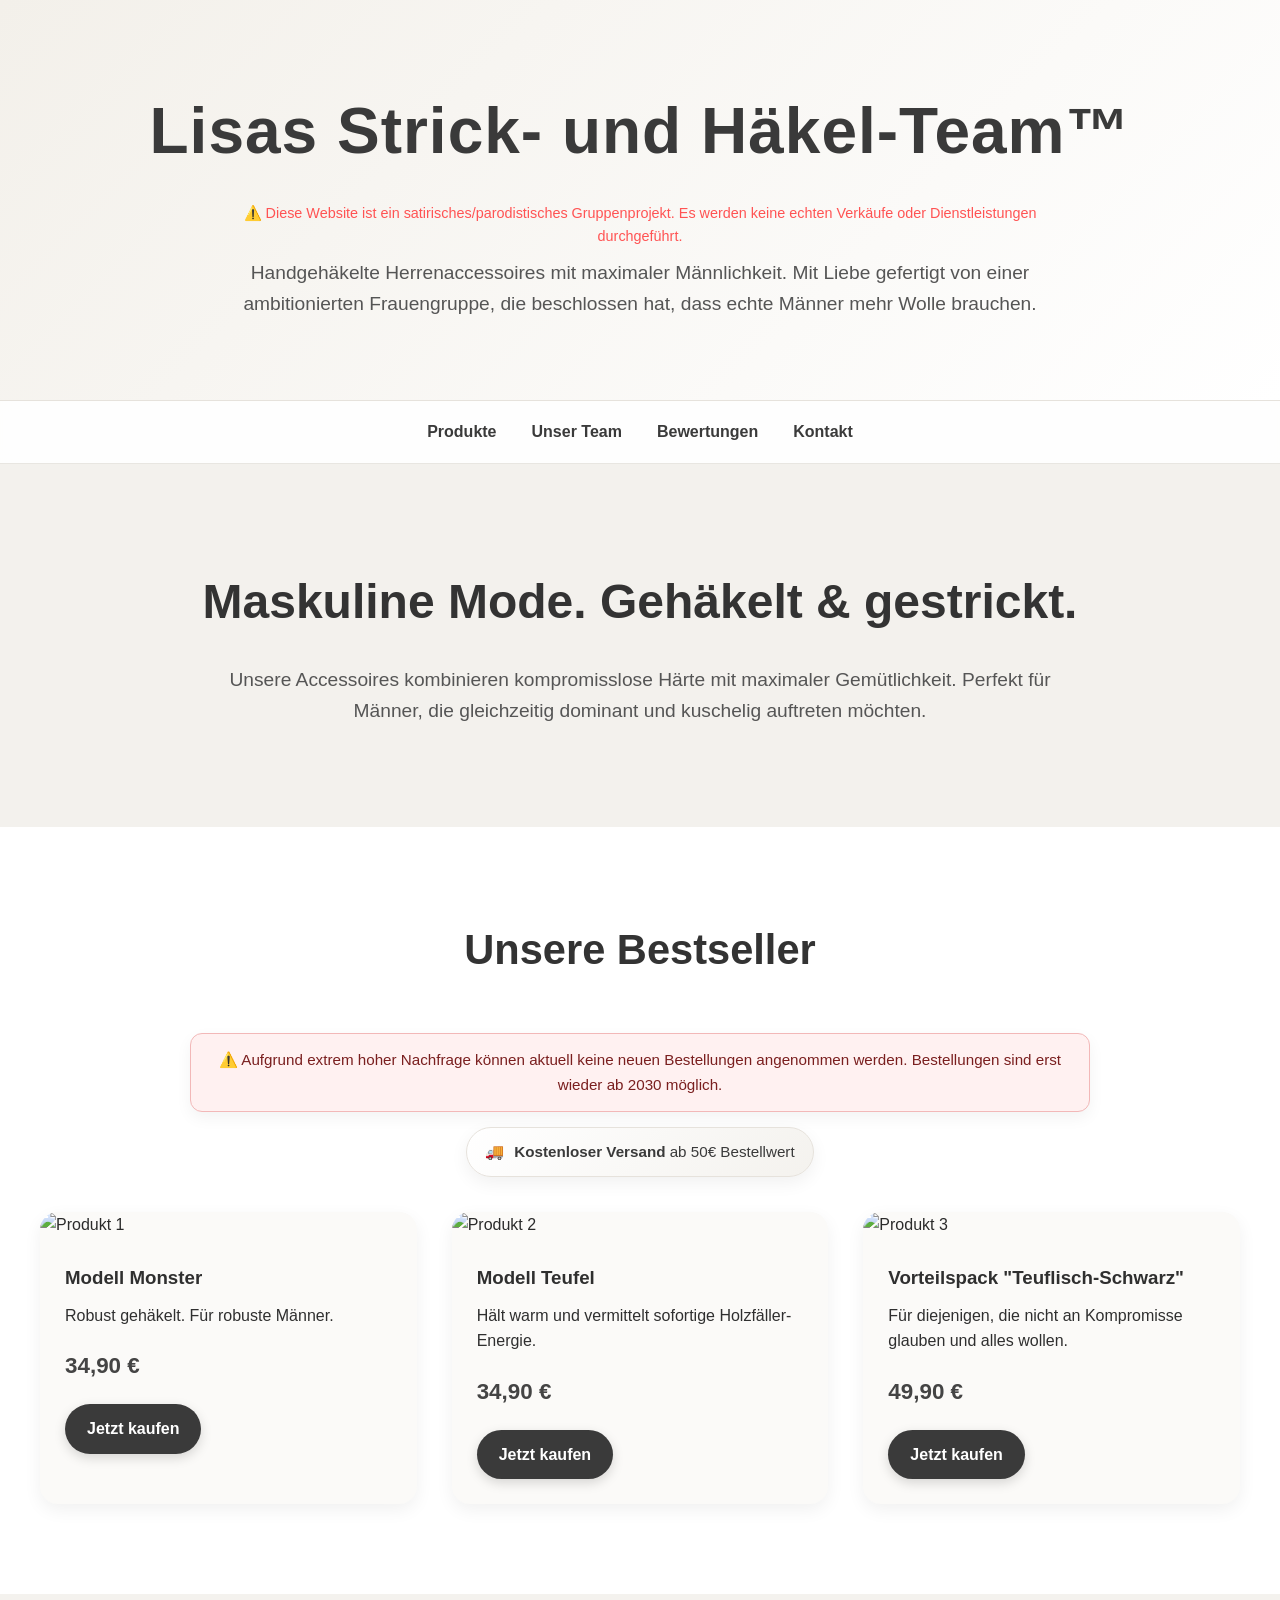
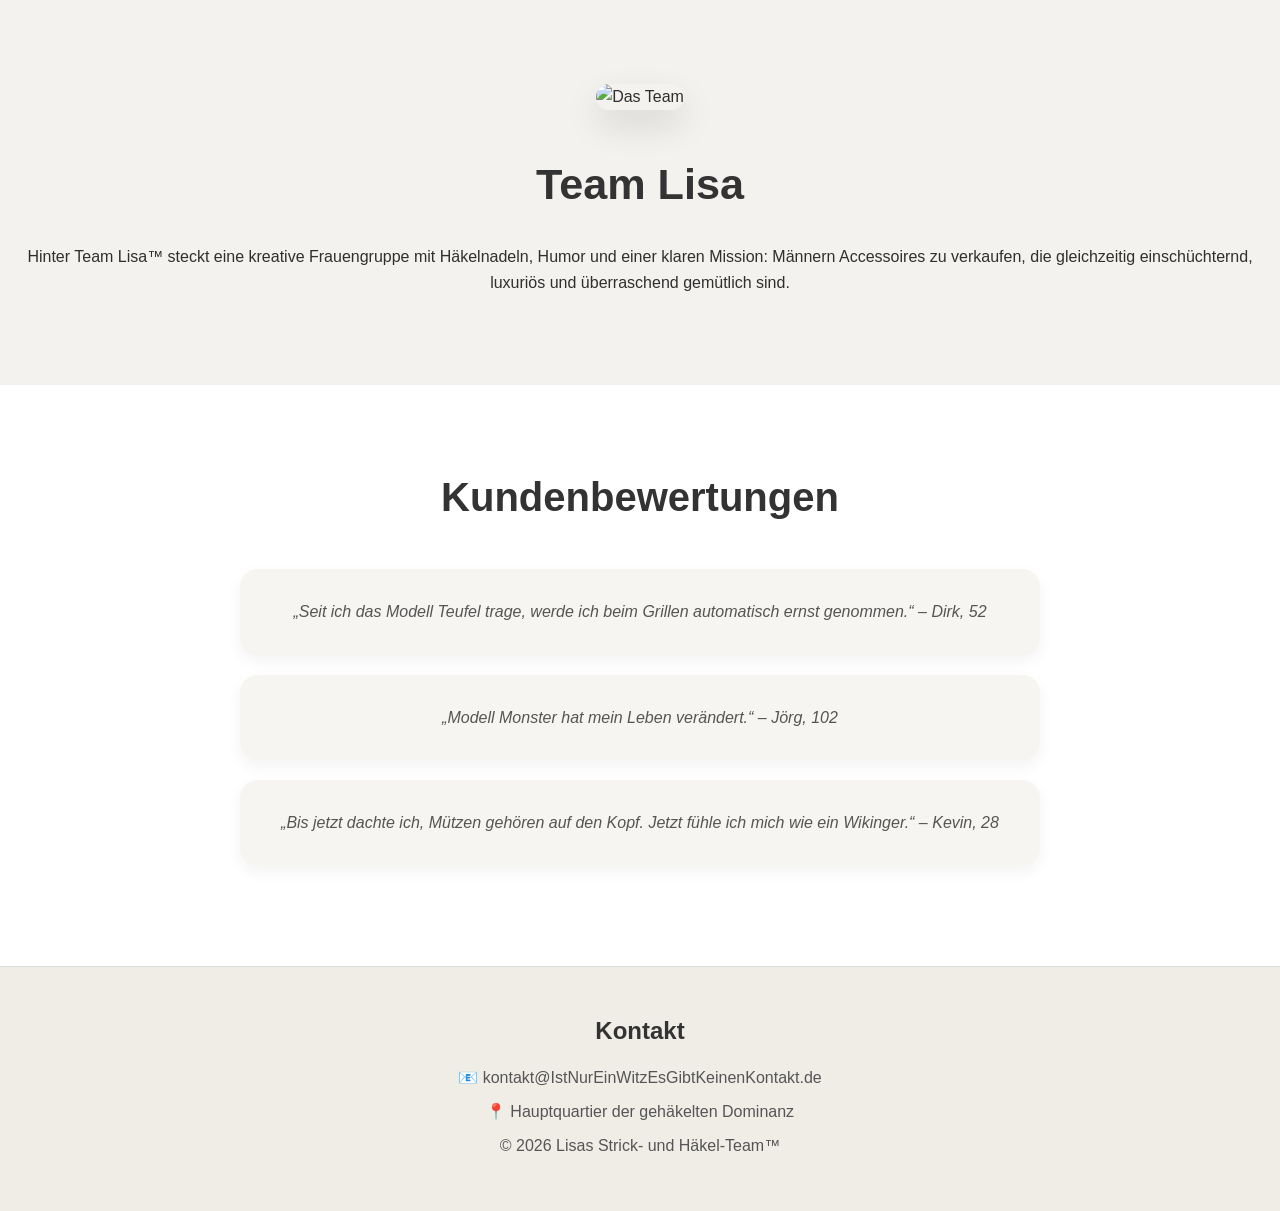
==== index.html @ c7214dbf "Add files via upload" ====
<!DOCTYPE html>
<html lang="de">
<head>
  <meta charset="UTF-8">
  <meta name="viewport" content="width=device-width, initial-scale=1.0">

  <title>Lisas Strick- und Häkel-Team™ – Gehäkelte Herrenaccessoires</title>

  <link rel="stylesheet" href="style.css">

</head>

<body>

  <!-- HEADER -->

  <header>

    <h1>Lisas Strick- und Häkel-Team™</h1>

    <p style="font-size:0.9rem; color:#ff5353; margin-top:10px; margin-bottom: 10px;">
⚠️ Diese Website ist ein satirisches/parodistisches Gruppenprojekt. Es werden keine echten Verkäufe oder Dienstleistungen durchgeführt.
</p>


    <p>
      Handgehäkelte Herrenaccessoires mit maximaler Männlichkeit.
      Mit Liebe gefertigt von einer ambitionierten Frauengruppe,
      die beschlossen hat, dass echte Männer mehr Wolle brauchen.
    </p>

  </header>

  <!-- NAVIGATION -->

  <nav>
    <a href="#produkte">Produkte</a>
    <a href="#team">Unser Team</a>
    <a href="#bewertungen">Bewertungen</a>
    <a href="#kontakt">Kontakt</a>
  </nav>

  <!-- HERO -->

  <section class="hero">

    <h2>Maskuline Mode. Gehäkelt & gestrickt.</h2>

    <p>
      Unsere Accessoires kombinieren kompromisslose Härte mit maximaler Gemütlichkeit.
      Perfekt für Männer, die gleichzeitig dominant und kuschelig auftreten möchten.
    </p>

  </section>

  <!-- PRODUKTE -->

  <section class="products" id="produkte">

    <h2>Unsere Bestseller</h2>

    <div class="warning-banner">
  ⚠️ Aufgrund extrem hoher Nachfrage können aktuell keine neuen Bestellungen angenommen werden.  
  Bestellungen sind erst wieder ab 2030 möglich.
</div>

    <!-- SHIPPING BANNER -->
    <div class="shipping-banner">
  <span class="icon">🚚</span>
  <span><strong>Kostenloser Versand</strong> ab 50€ Bestellwert</span>
</div>

    <div class="product-grid">

      <!-- PRODUKT 1 -->

      <div class="card">

        <img src="Bilder/Produkt-1.jpeg" alt="Produkt 1">

        <div class="card-content">

          <h3>Modell Monster</h3>

          <p>
            Robust gehäkelt. Für robuste Männer.
          </p>

          <div class="price">34,90 €</div>

          <a href="veraeppelt.html" class="buy-btn">
            Jetzt kaufen
          </a>

        </div>

      </div>

      <!-- PRODUKT 2 -->

      <div class="card">

        <img src="Bilder/Produkt-2.jpeg" alt="Produkt 2">

        <div class="card-content">

          <h3>Modell Teufel</h3>

          <p>
            Hält warm und vermittelt sofortige Holzfäller-Energie.
          </p>

          <div class="price">34,90 €</div>

          <a href="veraeppelt.html" class="buy-btn">
            Jetzt kaufen
          </a>

        </div>

      </div>

      <!-- PRODUKT 3 -->

      <div class="card">

        <img src="bilder/Produkt-3.jpeg" alt="Produkt 3">

        <div class="card-content">

          <h3>Vorteilspack "Teuflisch-Schwarz"</h3>

          <p>
            Für diejenigen, die nicht an Kompromisse glauben und alles wollen.
          </p>

          <div class="price">49,90 €</div>

          <a href="veraeppelt.html" class="buy-btn">
            Jetzt kaufen
          </a>

        </div>

      </div>

    </div>

  </section>

  <!-- TEAM -->

  <section class="team" id="team">

    <img
      src="bilder/Claudia-Gruppe.jpeg"
      alt="Das Team"
      class="team-image"
    >

    <h2>Team Lisa</h2>

    <p>
      Hinter Team Lisa™ steckt eine kreative Frauengruppe mit Häkelnadeln,
      Humor und einer klaren Mission:
      Männern Accessoires zu verkaufen, die gleichzeitig einschüchternd,
      luxuriös und überraschend gemütlich sind.
    </p>

  </section>

  <!-- BEWERTUNGEN -->

  <section class="testimonial" id="bewertungen">

    <h2>Kundenbewertungen</h2>

    <div class="quote">
      „Seit ich das Modell Teufel trage, werde ich beim Grillen automatisch ernst genommen.“
      – Dirk, 52
    </div>

    <div class="quote">
      „Modell Monster hat mein Leben verändert.“
      – Jörg, 102
    </div>

    <div class="quote">
      „Bis jetzt dachte ich, Mützen gehören auf den Kopf. Jetzt fühle ich mich wie ein Wikinger.“
      – Kevin, 28
    </div>

  </section>

  <!-- FOOTER -->

  <footer id="kontakt">

    <h2>Kontakt</h2>

    <p>📧 kontakt@IstNurEinWitzEsGibtKeinenKontakt.de</p>

    <p>📍 Hauptquartier der gehäkelten Dominanz</p>

    <p>
      © 2026 Lisas Strick- und Häkel-Team™
    </p>

  </footer>

</body>
</html>
---- style.css ----
* {
  margin: 0;
  padding: 0;
  box-sizing: border-box;
}

body {
  font-family: Arial, sans-serif;
  background-color: #f7f6f3;
  color: #2f2f2f;
  line-height: 1.6;
}

/* GLOBAL SMOOTH EFFECTS */
a, button, .card {
  transition: all 0.25s ease;
}

/* HEADER */

header {
  background: linear-gradient(135deg, #f3f0ea, #ffffff);
  padding: 80px 20px;
  text-align: center;
  border-bottom: 1px solid #e6e2dc;
}

header h1 {
  font-size: 4rem;
  color: #3a3a3a;
  margin-bottom: 20px;
  letter-spacing: 1px;
}

header p {
  max-width: 800px;
  margin: auto;
  font-size: 1.2rem;
  color: #555;
}

/* NAVIGATION */

nav {
  background-color: rgba(255, 255, 255, 0.85);
  backdrop-filter: blur(10px);
  display: flex;
  justify-content: center;
  gap: 35px;
  padding: 18px;
  border-bottom: 1px solid #e8e6e1;
  position: sticky;
  top: 0;
  z-index: 100;
}

nav a {
  text-decoration: none;
  color: #3a3a3a;
  font-weight: 600;
  position: relative;
}

nav a::after {
  content: "";
  position: absolute;
  left: 0;
  bottom: -5px;
  width: 0%;
  height: 2px;
  background-color: #8a8a8a;
  transition: 0.3s;
}

nav a:hover::after {
  width: 100%;
}

/* HERO */

.hero {
  padding: 100px 20px;
  text-align: center;
  background-color: #f3f1ed;
}

.hero h2 {
  font-size: 3rem;
  color: #333;
  margin-bottom: 25px;
}

.hero p {
  max-width: 850px;
  margin: auto;
  font-size: 1.2rem;
  color: #555;
}

/* PRODUKTE */

.products {
  padding: 90px 20px;
  background-color: #ffffff;
}

.products h2 {
  text-align: center;
  font-size: 2.6rem;
  margin-bottom: 50px;
  color: #333;
}

.product-grid {
  max-width: 1200px;
  margin: auto;
  display: grid;
  grid-template-columns: repeat(auto-fit, minmax(280px, 1fr));
  gap: 35px;
}

.card {
  background-color: #fbfaf8;
  border-radius: 18px;
  overflow: hidden;
  box-shadow: 0 6px 18px rgba(0,0,0,0.06);
  transform: translateY(0);
}



.card:hover {
  transform: translateY(-10px);
  box-shadow: 0 12px 28px rgba(0,0,0,0.10);
}

.card img {
  width: 100%;
  height: 280px;
  object-fit: cover;
  filter: saturate(0.9) contrast(1.05);
}

.card-content {
  padding: 25px;
}

.card h3 {
  color: #2f2f2f;
  margin-bottom: 10px;
}

.price {
  font-size: 1.4rem;
  font-weight: bold;
  color: #444;
  margin: 20px 0;
}

/* BUTTON */

.buy-btn {
  display: inline-block;
  background-color: #3a3a3a;
  color: white;
  text-decoration: none;
  padding: 12px 22px;
  border-radius: 999px;
  font-weight: bold;
  box-shadow: 0 4px 12px rgba(0,0,0,0.15);
}

.buy-btn:hover {
  background-color: #555;
  transform: scale(1.05);
}

/* TEAM */

.team {
  background-color: #f4f2ee;
  padding: 90px 20px;
  text-align: center;
}

.team h2 {
  font-size: 2.7rem;
  color: #333;
  margin-bottom: 25px;
}

.team-image {
  width: 600px;
  max-width: 95%;
  border-radius: 22px;
  margin-bottom: 40px;
  box-shadow: 0 15px 35px rgba(0,0,0,0.12);
  transition: 0.3s ease;
}

.team-image:hover {
  transform: scale(1.04);
}

/* TESTIMONIALS */

.testimonial {
  padding: 80px 20px;
  text-align: center;
  background-color: #ffffff;
}

.testimonial h2 {
  font-size: 2.5rem;
  color: #333;
  margin-bottom: 40px;
}

.quote {
  background-color: #f7f5f1;
  max-width: 800px;
  margin: 20px auto;
  padding: 30px;
  border-radius: 18px;
  box-shadow: 0 6px 16px rgba(0,0,0,0.05);
  font-style: italic;
  color: #555;
  transition: 0.3s;
}

.quote:hover {
  transform: translateY(-5px);
}

/* FOOTER */

footer {
  background-color: #f0ede7;
  text-align: center;
  padding: 45px 20px;
  border-top: 1px solid #ddd;
}

footer h2 {
  color: #333;
  margin-bottom: 15px;
}

footer p {
  margin: 8px 0;
  color: #555;
}

/* RESPONSIVE */

@media(max-width: 700px) {

  header h1 {
    font-size: 2.8rem;
  }

  .hero h2 {
    font-size: 2.2rem;
  }
}

.shipping-banner {
  display: flex;
  justify-content: center;
  align-items: center;
  gap: 10px;

  margin: 15px auto 35px;
  padding: 12px 18px;

  background: linear-gradient(135deg, #ffffff, #f4f2ee);
  border: 1px solid #e6e2dc;
  border-radius: 999px;

  color: #3a3a3a;
  font-size: 0.95rem;
  font-weight: 500;

  box-shadow: 0 6px 18px rgba(0,0,0,0.06);

  width: fit-content;
  text-align: center;
}

.warning-banner {
  display: flex;
  justify-content: center;
  align-items: center;

  margin: 20px auto 10px;
  padding: 14px 18px;

  max-width: 900px;

  background: #fff1f1;
  border: 1px solid #f2b8b8;
  border-radius: 12px;

  color: #7a1f1f;
  font-size: 0.95rem;
  font-weight: 500;
  text-align: center;

  box-shadow: 0 6px 16px rgba(0,0,0,0.05);
}
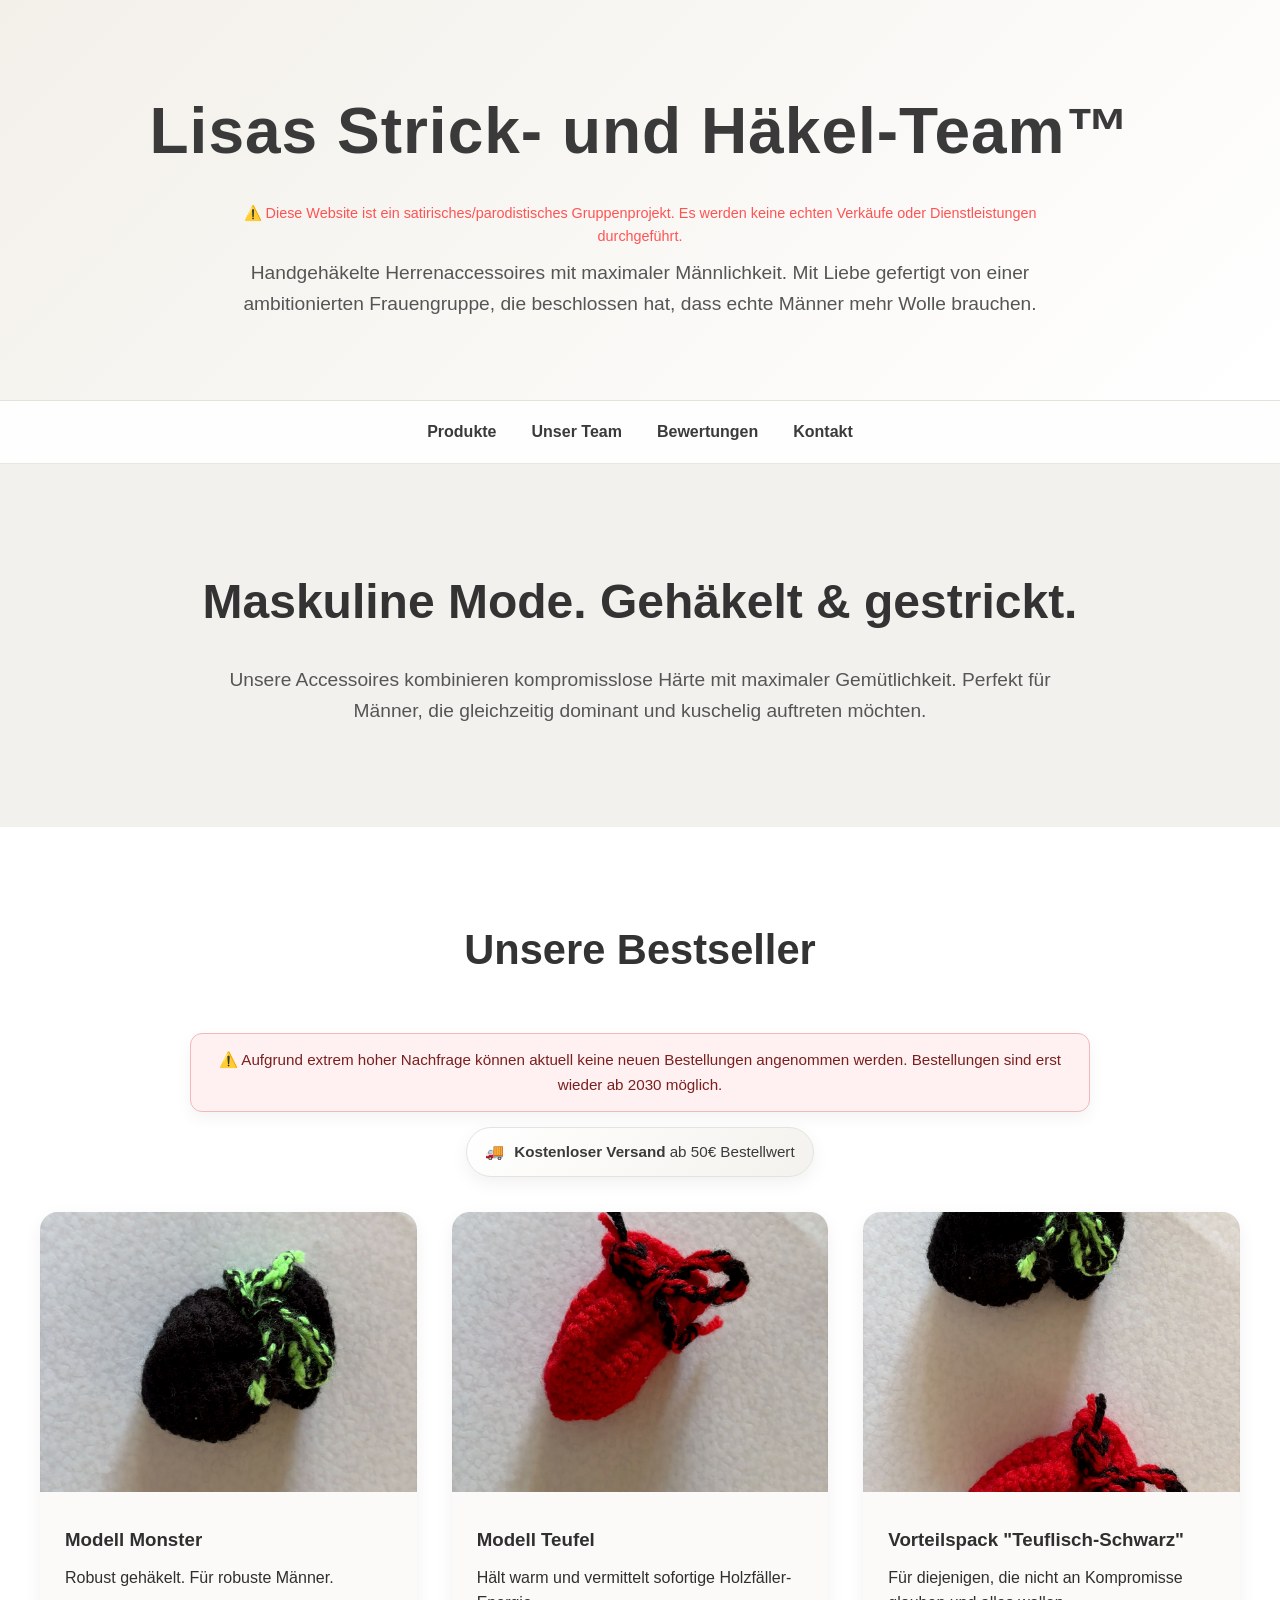
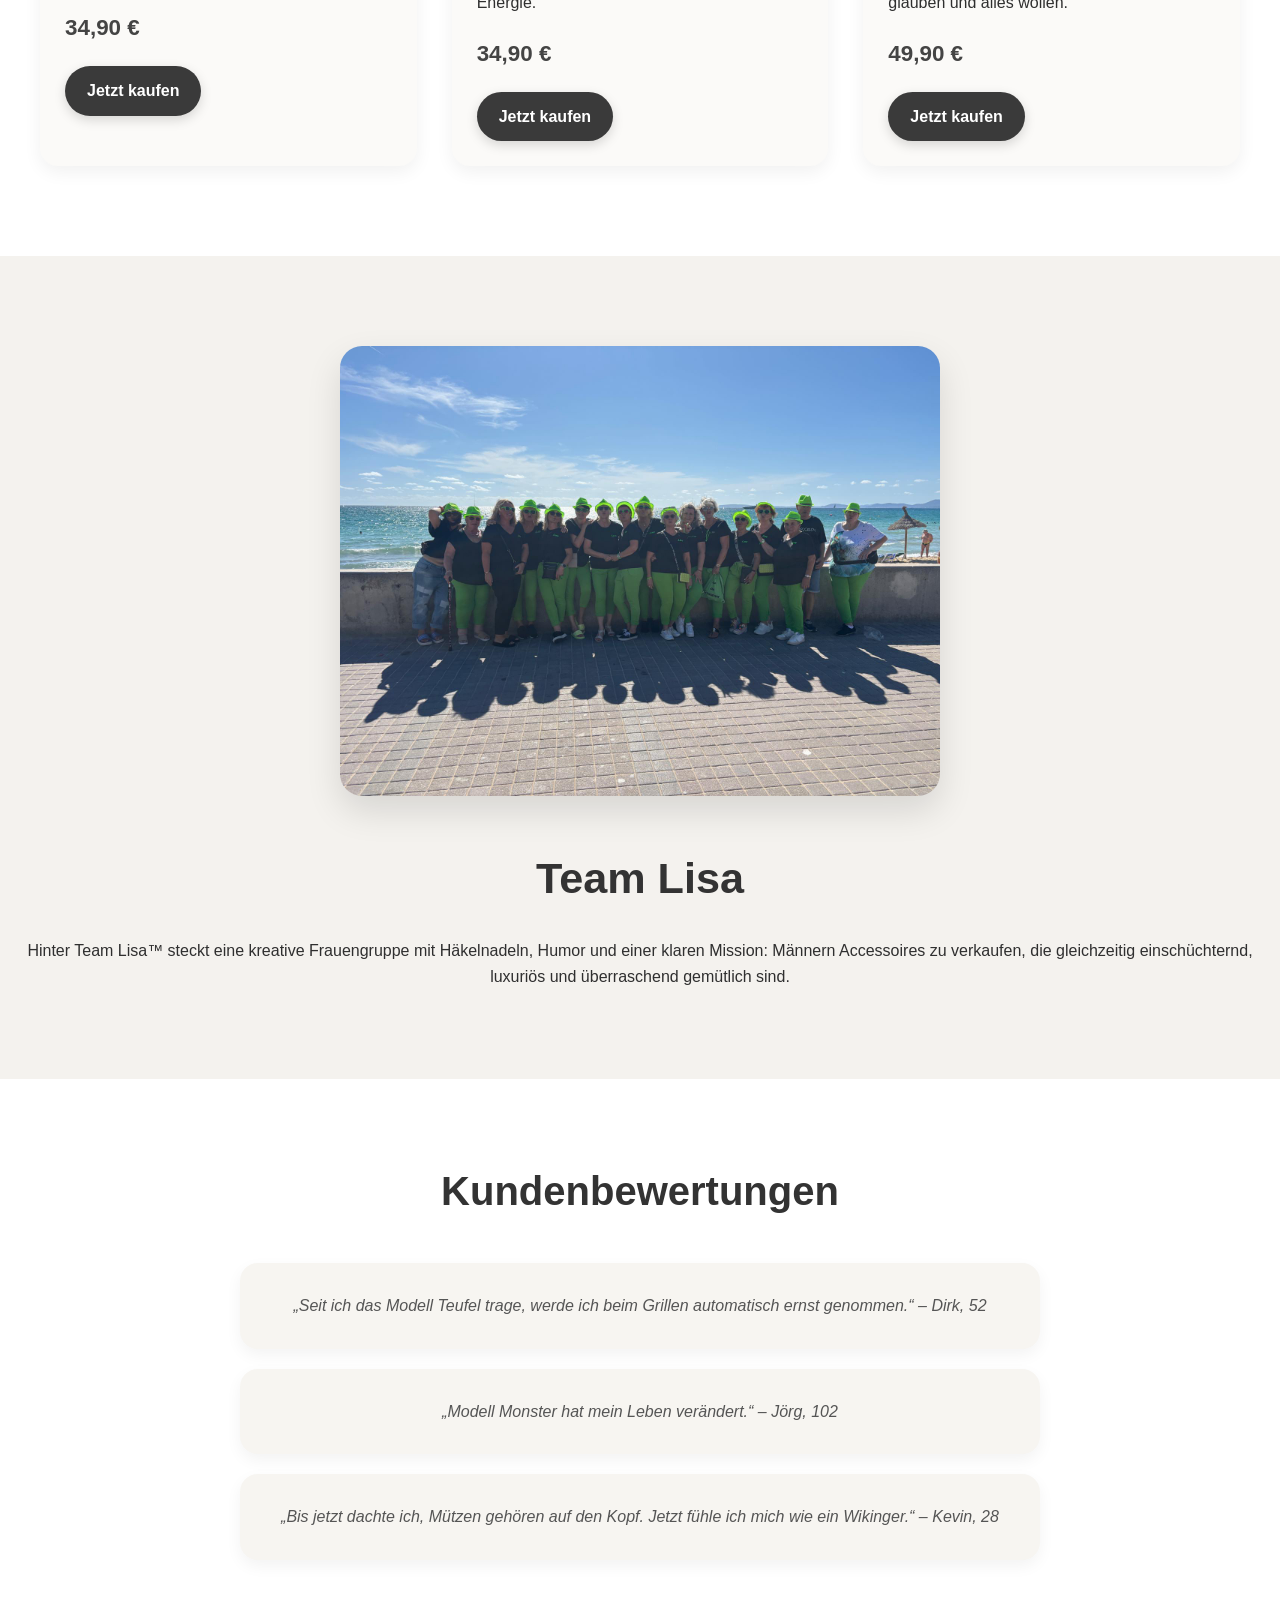
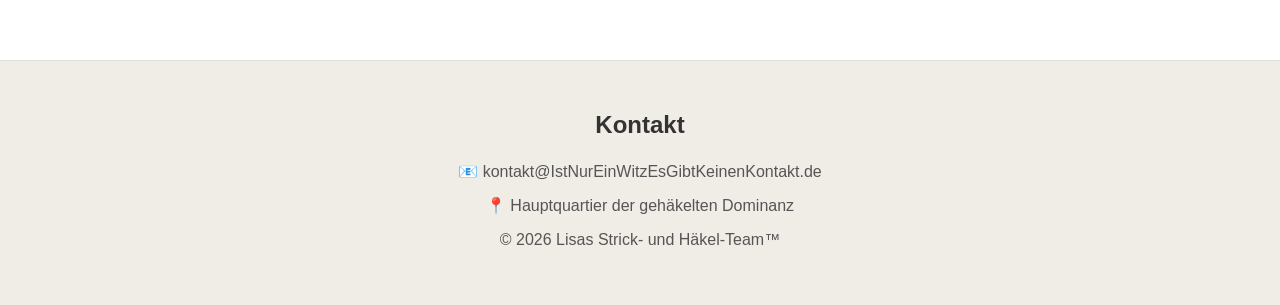
==== commit 5548cad3: "Add files via upload" ====
--- a/index.html
+++ b/index.html
@@ -124,7 +124,7 @@
 
       <div class="card">
 
-        <img src="bilder/Produkt-3.jpeg" alt="Produkt 3">
+        <img src="Bilder/Produkt-3.jpeg" alt="Produkt 3">
 
         <div class="card-content">
 
@@ -153,7 +153,7 @@
   <section class="team" id="team">
 
     <img
-      src="bilder/Claudia-Gruppe.jpeg"
+      src="Bilder/Claudia-Gruppe.jpeg"
       alt="Das Team"
       class="team-image"
     >
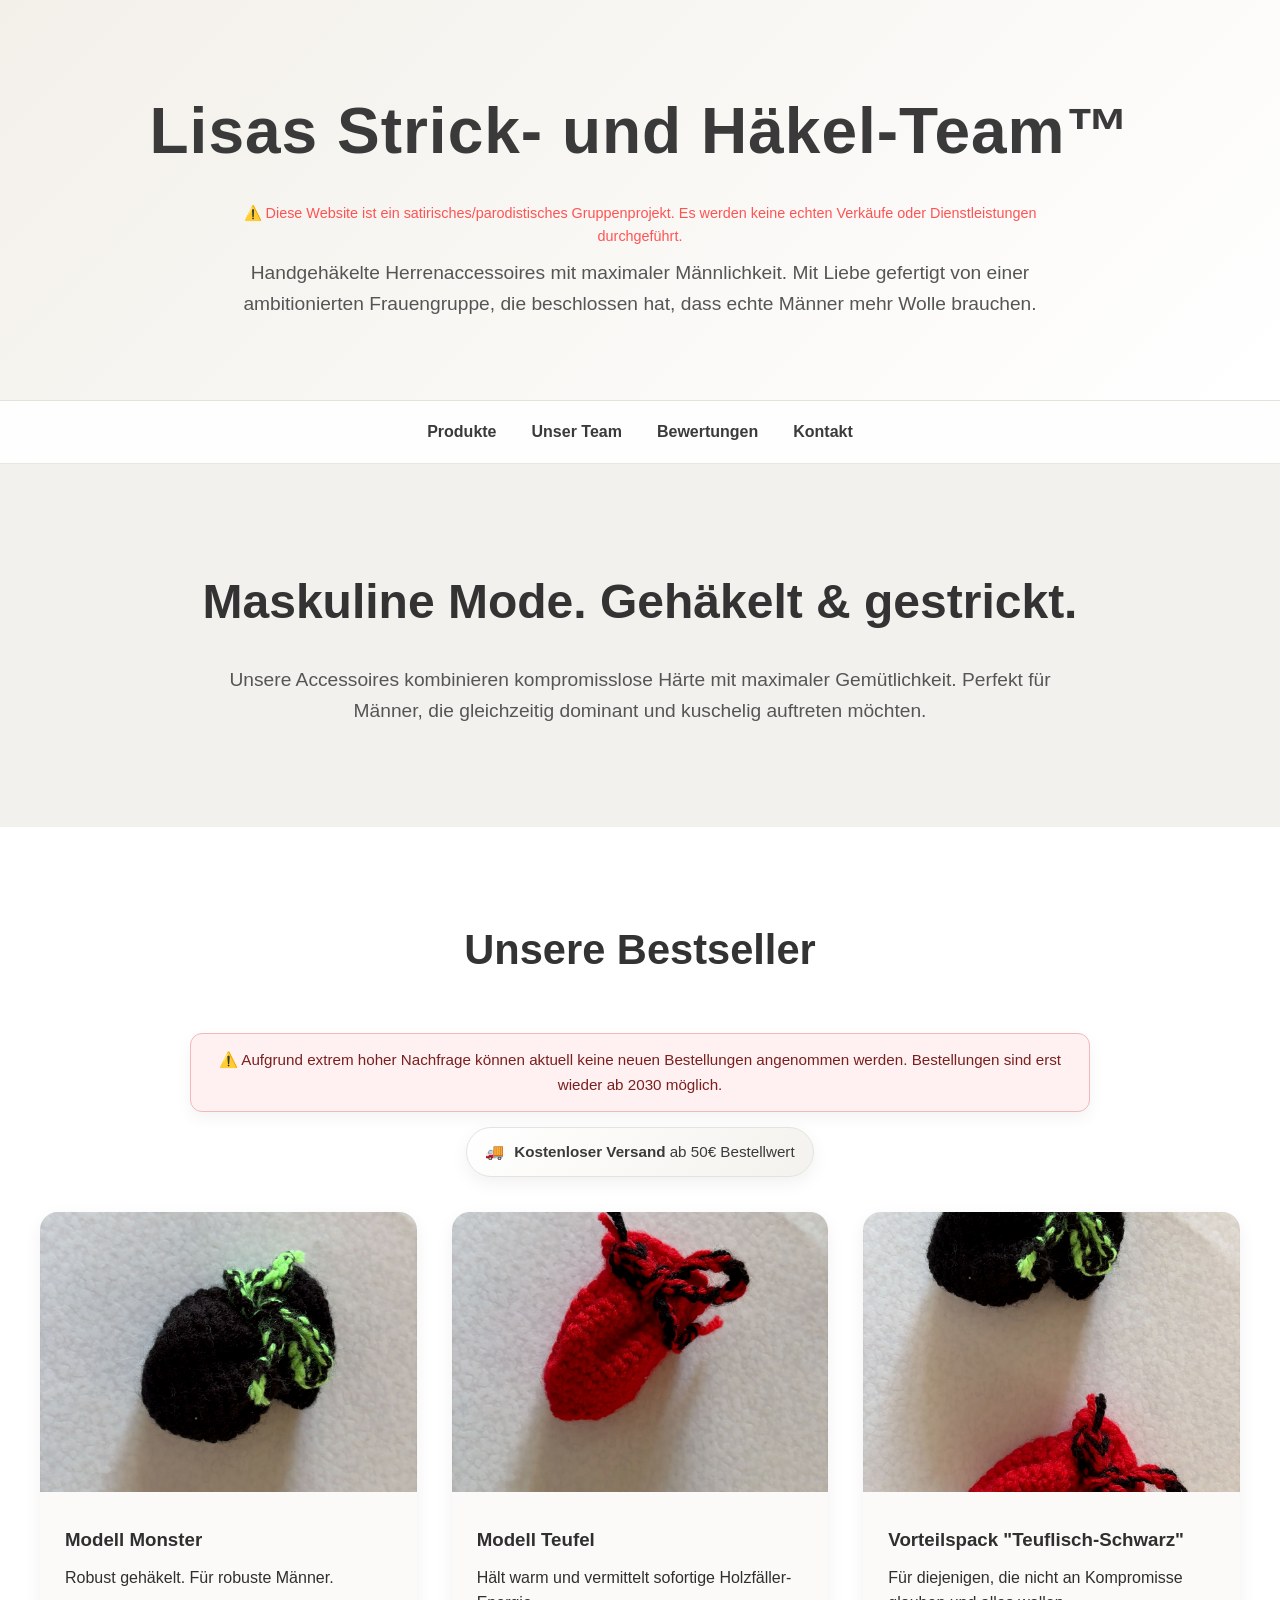
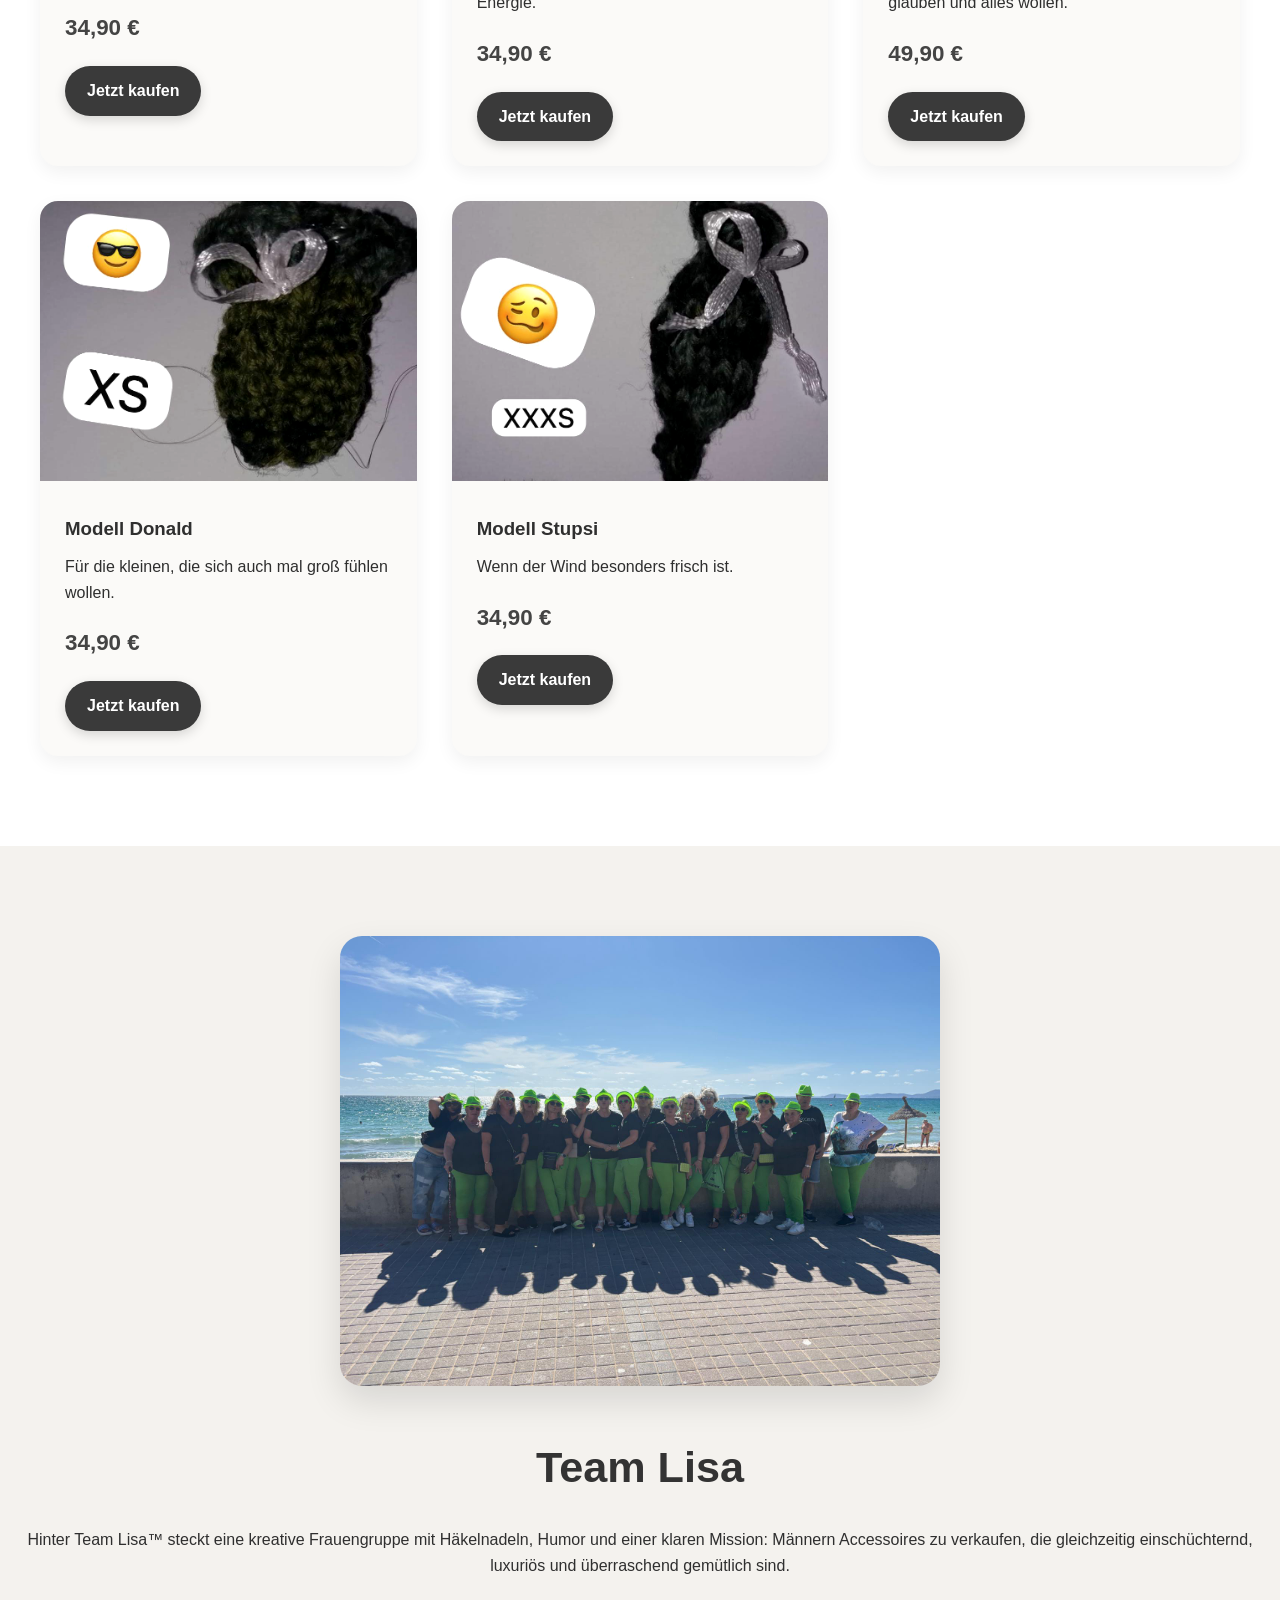
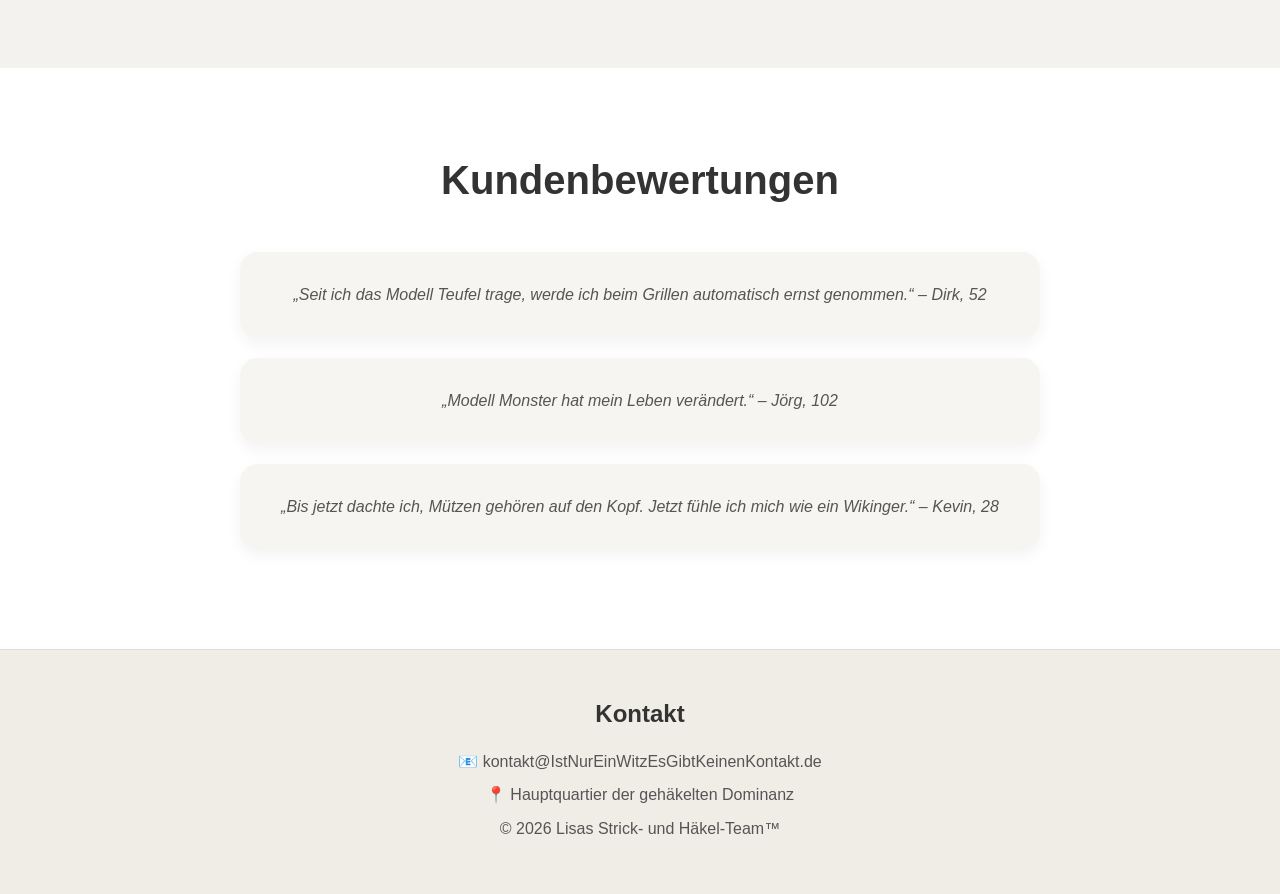
==== commit 699196b6: "Add files via upload" ====
--- a/index.html
+++ b/index.html
@@ -96,6 +96,7 @@
 
       </div>
 
+
       <!-- PRODUKT 2 -->
 
       <div class="card">
@@ -120,6 +121,7 @@
 
       </div>
 
+
       <!-- PRODUKT 3 -->
 
       <div class="card">
@@ -135,6 +137,56 @@
           </p>
 
           <div class="price">49,90 €</div>
+
+          <a href="veraeppelt.html" class="buy-btn">
+            Jetzt kaufen
+          </a>
+
+        </div>
+
+      </div>
+
+
+      <!-- PRODUKT 4 -->
+
+      <div class="card">
+
+        <img src="Bilder/Produkt-4.jpg" alt="Produkt 4">
+
+        <div class="card-content">
+
+          <h3>Modell Donald</h3>
+
+          <p>
+            Für die kleinen, die sich auch mal groß fühlen wollen.
+          </p>
+
+          <div class="price">34,90 €</div>
+
+          <a href="veraeppelt.html" class="buy-btn">
+            Jetzt kaufen
+          </a>
+
+        </div>
+
+      </div>
+
+
+      <!-- PRODUKT 5 -->
+
+      <div class="card">
+
+        <img src="Bilder/Produkt-5.jpg" alt="Produkt 5">
+
+        <div class="card-content">
+
+          <h3>Modell Stupsi</h3>
+
+          <p>
+            Wenn der Wind besonders frisch ist.
+          </p>
+
+          <div class="price">34,90 €</div>
 
           <a href="veraeppelt.html" class="buy-btn">
             Jetzt kaufen
